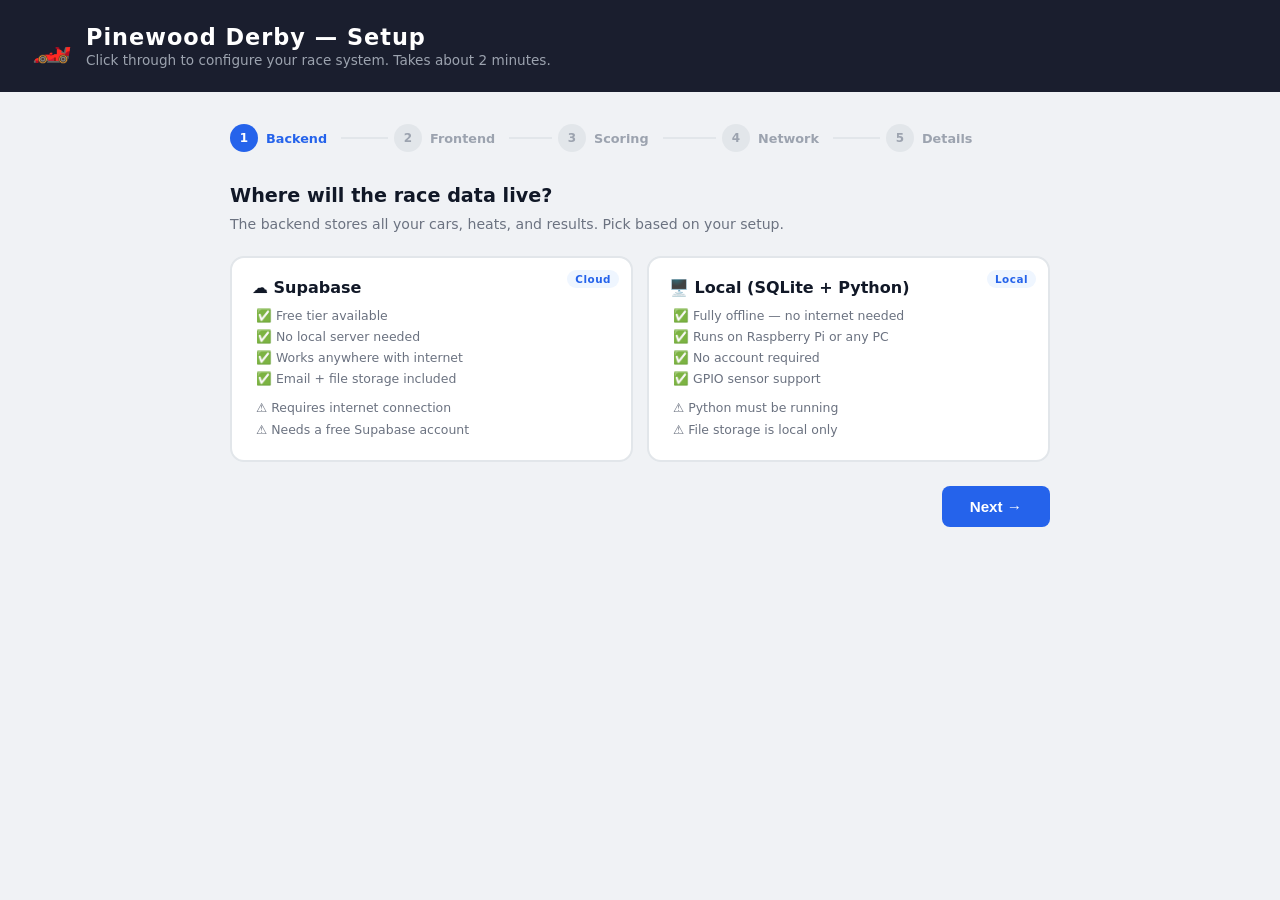
==== wizard/index.html @ 341c262e "Initial implementation: all 7 modules — backend, frontend, wizard, sensor bridge, cloud Modules impl" ====
<!DOCTYPE html>
<html lang="en">
<head>
  <meta charset="UTF-8" />
  <meta name="viewport" content="width=device-width, initial-scale=1.0" />
  <title>Pinewood Derby — Setup</title>
  <style>
    *, *::before, *::after { box-sizing: border-box; margin: 0; padding: 0; }
    :root {
      --bg: #f0f2f5; --surface: #fff; --border: #e2e6ea;
      --accent: #d97706; --accent2: #2563eb;
      --success: #16a34a; --danger: #dc2626;
      --text: #111827; --muted: #6b7280; --muted2: #9ca3af;
      --radius: 14px;
    }
    body { font-family: 'Segoe UI', system-ui, sans-serif; background: var(--bg);
           color: var(--text); min-height: 100vh; }

    .header { background: #1a1e2e; color: #fff; padding: 24px 32px;
              display: flex; align-items: center; gap: 14px; }
    .header h1 { font-size: 1.4rem; font-weight: 800; letter-spacing: 1px; }
    .header p  { color: #9ca3af; font-size: 0.85rem; margin-top: 2px; }

    .wizard { max-width: 860px; margin: 0 auto; padding: 32px 20px 64px; }

    /* Step bar */
    .steps { display: flex; align-items: center; gap: 0; margin-bottom: 32px; }
    .step  { display: flex; align-items: center; gap: 8px; font-size: 0.8rem;
             font-weight: 700; color: var(--muted2); flex: 1; }
    .step.active  { color: var(--accent2); }
    .step.done    { color: var(--success); }
    .step .num    { width: 28px; height: 28px; border-radius: 50%;
                    background: var(--border); display: flex; align-items: center;
                    justify-content: center; font-size: 0.75rem; font-weight: 900;
                    flex-shrink: 0; }
    .step.active .num { background: var(--accent2); color: #fff; }
    .step.done   .num { background: var(--success); color: #fff; }
    .step .line  { flex: 1; height: 2px; background: var(--border); margin: 0 6px; }
    .step.done .line { background: var(--success); }

    /* Panels */
    .panel { display: none; }
    .panel.active { display: block; }

    h2 { font-size: 1.2rem; font-weight: 800; margin-bottom: 6px; }
    .sub { font-size: 0.88rem; color: var(--muted); margin-bottom: 20px; line-height: 1.6; }

    /* Choice cards */
    .cards { display: grid; grid-template-columns: repeat(auto-fit, minmax(220px, 1fr));
             gap: 14px; margin-bottom: 24px; }
    .card  { border: 2px solid var(--border); border-radius: var(--radius);
             padding: 20px; cursor: pointer; transition: border-color .15s, box-shadow .15s;
             background: var(--surface); position: relative; }
    .card:hover   { border-color: var(--accent2); }
    .card.selected { border-color: var(--accent2); box-shadow: 0 0 0 3px rgba(37,99,235,.12); }
    .card .badge { position: absolute; top: 12px; right: 12px; font-size: 0.65rem;
                   font-weight: 700; padding: 3px 8px; border-radius: 100px;
                   background: #eff6ff; color: var(--accent2); letter-spacing: .5px; }
    .card .badge.warn { background: #fef3c7; color: #92400e; }
    .card h3 { font-size: 1rem; font-weight: 800; margin-bottom: 8px; }
    .card .pros, .card .cons { font-size: 0.78rem; line-height: 1.7; color: var(--muted); }
    .card .pros li::before { content: "✅ "; }
    .card .cons li::before { content: "⚠️ "; }
    .card ul { padding-left: 4px; list-style: none; }

    /* Warning banner */
    .warn-box { background: #fef3c7; border: 1px solid #fcd34d; border-radius: 10px;
                padding: 14px 16px; font-size: 0.84rem; color: #92400e;
                margin-bottom: 20px; display: none; line-height: 1.6; }
    .warn-box.show { display: block; }

    /* Form fields */
    .field { margin-bottom: 16px; }
    label  { display: block; font-weight: 700; font-size: 0.88rem; margin-bottom: 6px; }
    input, select {
      width: 100%; padding: 10px 14px; border: 1.5px solid var(--border);
      border-radius: 8px; font-size: 0.95rem; background: var(--surface);
      color: var(--text); outline: none;
    }
    input:focus, select:focus { border-color: var(--accent2); }
    .field-hint { font-size: 0.77rem; color: var(--muted2); margin-top: 4px; }

    .fields-grid { display: grid; grid-template-columns: 1fr 1fr; gap: 16px; }
    @media (max-width: 500px) { .fields-grid { grid-template-columns: 1fr; } }

    details { border: 1.5px solid var(--border); border-radius: 8px;
              padding: 12px 16px; margin-top: 16px; }
    summary { font-weight: 700; font-size: 0.88rem; cursor: pointer; }
    details .fields-grid { margin-top: 14px; }

    /* Nav */
    .nav { display: flex; justify-content: space-between; align-items: center;
           margin-top: 24px; gap: 12px; }
    .btn { padding: 12px 28px; border: none; border-radius: 8px; font-size: 0.95rem;
           font-weight: 700; cursor: pointer; }
    .btn-primary  { background: var(--accent2); color: #fff; }
    .btn-primary:hover { background: #1d4ed8; }
    .btn-ghost    { background: var(--border); color: var(--muted); }
    .btn-gold     { background: var(--accent); color: #1a1e2e; }
    .btn-gold:hover { background: #b45309; }
    .btn:disabled { opacity: .5; cursor: not-allowed; }

    /* Done screen */
    .done-box { background: var(--surface); border-radius: var(--radius);
                padding: 40px 32px; text-align: center; }
    .done-box .icon { font-size: 3rem; margin-bottom: 16px; }
    .done-box h2    { margin-bottom: 10px; }
    .done-box code  { display: inline-block; background: #1a1e2e; color: #f59e0b;
                      padding: 12px 24px; border-radius: 8px; font-size: 1rem;
                      font-weight: 700; margin: 16px 0; letter-spacing: 1px; }
  </style>
</head>
<body>

<div class="header">
  <div style="font-size:2rem;">🏎️</div>
  <div>
    <h1>Pinewood Derby — Setup</h1>
    <p>Click through to configure your race system. Takes about 2 minutes.</p>
  </div>
</div>

<div class="wizard">

  <!-- Step bar -->
  <div class="steps">
    <div class="step active" id="step-ind-1"><div class="num">1</div> <span>Backend</span><div class="line"></div></div>
    <div class="step"        id="step-ind-2"><div class="num">2</div> <span>Frontend</span><div class="line"></div></div>
    <div class="step"        id="step-ind-3"><div class="num">3</div> <span>Scoring</span><div class="line"></div></div>
    <div class="step"        id="step-ind-4"><div class="num">4</div> <span>Network</span><div class="line"></div></div>
    <div class="step"        id="step-ind-5"><div class="num">5</div> <span>Details</span></div>
  </div>

  <!-- ── Step 1: Backend ────────────────────────────────────── -->
  <div class="panel active" id="panel-1">
    <h2>Where will the race data live?</h2>
    <p class="sub">The backend stores all your cars, heats, and results. Pick based on your setup.</p>
    <div class="cards">
      <div class="card" id="card-supabase" onclick="pick('backend','supabase',this)">
        <span class="badge">Cloud</span>
        <h3>☁️ Supabase</h3>
        <ul class="pros">
          <li>Free tier available</li>
          <li>No local server needed</li>
          <li>Works anywhere with internet</li>
          <li>Email + file storage included</li>
        </ul>
        <ul class="cons" style="margin-top:8px;">
          <li>Requires internet connection</li>
          <li>Needs a free Supabase account</li>
        </ul>
      </div>
      <div class="card" id="card-local" onclick="pick('backend','local',this)">
        <span class="badge">Local</span>
        <h3>🖥️ Local (SQLite + Python)</h3>
        <ul class="pros">
          <li>Fully offline — no internet needed</li>
          <li>Runs on Raspberry Pi or any PC</li>
          <li>No account required</li>
          <li>GPIO sensor support</li>
        </ul>
        <ul class="cons" style="margin-top:8px;">
          <li>Python must be running</li>
          <li>File storage is local only</li>
        </ul>
      </div>
    </div>

    <!-- Supabase fields -->
    <div id="supabase-fields" style="display:none;">
      <div class="fields-grid">
        <div class="field">
          <label>Supabase Project URL</label>
          <input id="supabase_url" type="url" placeholder="https://xxxx.supabase.co" />
        </div>
        <div class="field">
          <label>Anon (Public) Key</label>
          <input id="supabase_anon_key" type="text" placeholder="eyJhbGci..." />
        </div>
      </div>
    </div>
    <!-- Local fields -->
    <div id="local-fields" style="display:none;">
      <div class="fields-grid">
        <div class="field">
          <label>Host</label>
          <input id="local_host" type="text" value="0.0.0.0" />
          <p class="field-hint">Use 0.0.0.0 to accept connections from other devices on your network</p>
        </div>
        <div class="field">
          <label>Port</label>
          <input id="local_port" type="number" value="8080" />
        </div>
      </div>
    </div>
  </div>

  <!-- ── Step 2: Frontend ───────────────────────────────────── -->
  <div class="panel" id="panel-2">
    <h2>Where will the race pages be hosted?</h2>
    <p class="sub">The frontend is the web interface parents, officials, and display screens use.</p>
    <div id="https-warning" class="warn-box">
      <strong>⚠️ HTTPS Warning</strong><br>
      GitHub Pages forces HTTPS. A local backend (on your PC or Pi) runs plain HTTP.
      Browsers <strong>block</strong> HTTP requests from HTTPS pages as "mixed content."<br><br>
      To use this combination you need: your own domain with HTTPS on the local server
      (e.g. via Cloudflare Tunnel), <em>or</em> enable Chrome's experimental
      "Insecure origins treated as secure" flag.<br><br>
      <strong>Recommended:</strong> Switch to <em>Local frontend</em> when using a local backend.
    </div>
    <div class="cards">
      <div class="card" id="card-github_pages" onclick="pick('frontend','github_pages',this)">
        <span class="badge">Cloud</span>
        <h3>🌐 GitHub Pages</h3>
        <ul class="pros">
          <li>Free hosting, public URL</li>
          <li>No server to run for the UI</li>
          <li>Works from any device worldwide</li>
        </ul>
        <ul class="cons" style="margin-top:8px;">
          <li>Requires internet to load pages</li>
          <li>⚠️ HTTPS issue with local backend</li>
        </ul>
      </div>
      <div class="card" id="card-local_frontend" onclick="pick('frontend','local_frontend',this)">
        <span class="badge">Local</span>
        <h3>📡 Local (served by this device)</h3>
        <ul class="pros">
          <li>Fully offline capable</li>
          <li>No internet needed at the venue</li>
          <li>Works on Pi hotspot</li>
        </ul>
        <ul class="cons" style="margin-top:8px;">
          <li>Python server must be running</li>
          <li>Only accessible on local network</li>
        </ul>
      </div>
    </div>
  </div>

  <!-- ── Step 3: Scoring ────────────────────────────────────── -->
  <div class="panel" id="panel-3">
    <h2>How will race results be recorded?</h2>
    <p class="sub">Choose how finish order is captured — manually by officials, or automatically by sensors.</p>
    <div class="cards">
      <div class="card" id="card-heat" onclick="pick('scoring','heat',this)">
        <span class="badge">Manual</span>
        <h3>📋 Heat / Round System</h3>
        <ul class="pros">
          <li>No extra hardware needed</li>
          <li>Officials tap finish order on screen</li>
          <li>Works everywhere</li>
        </ul>
      </div>
      <div class="card" id="card-sensor_remote" onclick="pick('scoring','sensor_remote',this)">
        <span class="badge">External sensor</span>
        <h3>📡 Sensor Bridge (ESP32)</h3>
        <ul class="pros">
          <li>Automatic timing</li>
          <li>ESP32 POSTs results over WiFi</li>
          <li>Works with any backend</li>
        </ul>
        <ul class="cons" style="margin-top:8px;">
          <li>Requires ESP32 + IR sensors</li>
        </ul>
      </div>
      <div class="card" id="card-sensor_gpio" onclick="pick('scoring','sensor_gpio',this)">
        <span class="badge warn">GPIO / Pi only</span>
        <h3>🔌 Sensor Bridge (GPIO, same device)</h3>
        <ul class="pros">
          <li>No second device needed</li>
          <li>IR sensors wired directly to Pi</li>
          <li>Lowest latency</li>
        </ul>
        <ul class="cons" style="margin-top:8px;">
          <li>Requires Raspberry Pi or Linux with GPIO</li>
          <li>Local backend only</li>
        </ul>
      </div>
    </div>

    <!-- GPIO pin config -->
    <div id="gpio-fields" style="display:none;">
      <div class="fields-grid">
        <div class="field">
          <label>Lane 1 GPIO Pin (BCM)</label>
          <input id="lane_pin_1" type="number" value="17" />
        </div>
        <div class="field">
          <label>Lane 2 GPIO Pin (BCM)</label>
          <input id="lane_pin_2" type="number" value="27" />
        </div>
        <div class="field">
          <label>Lane 3 GPIO Pin (BCM)</label>
          <input id="lane_pin_3" type="number" value="22" />
        </div>
        <div class="field">
          <label>Lane 4 GPIO Pin (BCM)</label>
          <input id="lane_pin_4" type="number" value="23" />
        </div>
      </div>
    </div>
  </div>

  <!-- ── Step 4: Network ────────────────────────────────────── -->
  <div class="panel" id="panel-4">
    <h2>Network setup</h2>
    <p class="sub">Optionally make this device broadcast its own WiFi network so race devices connect directly.</p>

    <div id="hotspot-na" class="warn-box show">
      ℹ️ Hotspot is only available when using a local backend.
      Switch to local backend in step 1 to enable this option.
    </div>

    <div id="hotspot-options" style="display:none;">
      <div class="cards">
        <div class="card selected" id="card-hotspot-off" onclick="pick('hotspot','off',this)">
          <h3>📶 No hotspot (use existing WiFi)</h3>
          <p class="pros" style="margin-top:8px;font-size:0.82rem;color:var(--muted);">
            Devices connect to the existing WiFi and access the race server by IP or <code>derby.local</code>
          </p>
        </div>
        <div class="card" id="card-hotspot-regular" onclick="pick('hotspot','regular',this)">
          <span class="badge">Hotspot</span>
          <h3>📡 Regular hotspot</h3>
          <p style="margin-top:8px;font-size:0.82rem;color:var(--muted);">
            Pi broadcasts a WiFi network. Devices connect to it, then navigate to
            <strong>derby.local</strong> or the Pi's IP address.
          </p>
        </div>
        <div class="card" id="card-hotspot-captive" onclick="pick('hotspot','captive_portal',this)">
          <span class="badge">Captive portal</span>
          <h3>🌐 Captive portal</h3>
          <p style="margin-top:8px;font-size:0.82rem;color:var(--muted);">
            Pi broadcasts WiFi. Any URL a device visits <em>automatically redirects</em> to the
            race app — like hotel WiFi. Requires root (<code>sudo python3 run.py</code>).
          </p>
        </div>
      </div>
      <div class="field" id="ssid-field" style="display:none;">
        <label>WiFi Network Name (SSID)</label>
        <input id="hotspot_ssid" type="text" value="PinewoodDerby" maxlength="32" />
      </div>
    </div>
  </div>

  <!-- ── Step 5: Details ────────────────────────────────────── -->
  <div class="panel" id="panel-5">
    <h2>Race details</h2>
    <p class="sub">Name, lanes, PINs, and optional email settings.</p>
    <div class="fields-grid">
      <div class="field">
        <label>Track / Event Name</label>
        <input id="track_name" type="text" value="Pinewood Derby" maxlength="60" />
      </div>
      <div class="field">
        <label>Number of Lanes</label>
        <select id="num_lanes">
          <option value="2">2</option>
          <option value="3">3</option>
          <option value="4" selected>4</option>
          <option value="6">6</option>
          <option value="8">8</option>
        </select>
      </div>
      <div class="field">
        <label>Admin PIN (4 digits)</label>
        <input id="admin_pin" type="tel" maxlength="4" value="2468" placeholder="2468"
               pattern="[0-9]{4}" />
        <p class="field-hint">Used by race officials</p>
      </div>
      <div class="field">
        <label>Settings PIN (4 digits)</label>
        <input id="settings_pin" type="tel" maxlength="4" value="1357" placeholder="1357"
               pattern="[0-9]{4}" />
        <p class="field-hint">Used for email and server settings</p>
      </div>
    </div>

    <details id="email-section">
      <summary>📧 Email Settings (optional)</summary>
      <div class="fields-grid">
        <div class="field">
          <label>SMTP Host</label>
          <input id="smtp_host" type="text" value="smtp.zoho.eu" />
        </div>
        <div class="field">
          <label>SMTP Port</label>
          <input id="smtp_port" type="number" value="587" />
        </div>
        <div class="field">
          <label>SMTP Username</label>
          <input id="smtp_user" type="email" placeholder="you@example.com" />
        </div>
        <div class="field">
          <label>SMTP Password</label>
          <input id="smtp_password" type="password" placeholder="••••••" />
        </div>
        <div class="field">
          <label>From Name</label>
          <input id="smtp_from_name" type="text" value="Pinewood Derby" />
        </div>
        <div class="field">
          <label>From Email Address</label>
          <input id="smtp_from_address" type="email" placeholder="derby@example.com" />
        </div>
      </div>
    </details>
  </div>

  <!-- ── Done screen ───────────────────────────────────────── -->
  <div class="panel" id="panel-done">
    <div class="done-box">
      <div class="icon">🏁</div>
      <h2>Setup Complete!</h2>
      <p style="color:var(--muted);font-size:0.9rem;margin-top:8px;">
        Your config has been saved. Start the race server with:
      </p>
      <code>python3 run.py</code>
      <p style="font-size:0.82rem;color:var(--muted2);margin-top:8px;">
        Re-run <strong>python3 setup.py</strong> at any time to change settings.
      </p>
    </div>
  </div>

  <!-- Navigator -->
  <div class="nav" id="nav-bar">
    <button class="btn btn-ghost" id="prevBtn" onclick="prevStep()" style="display:none;">← Back</button>
    <span></span>
    <button class="btn btn-primary" id="nextBtn" onclick="nextStep()">Next →</button>
    <button class="btn btn-gold"    id="finishBtn" onclick="finish()" style="display:none;">🏁 Save & Finish</button>
  </div>

</div><!-- /wizard -->

<script>
const TOTAL   = 5;
let   current = 1;

const state = {
  backend:  null,
  frontend: null,
  scoring:  null,
  hotspot:  "off",
};

// Pre-fill from existing config.json if available
(async () => {
  try {
    const r = await fetch("/api/existing-config");
    if (r.ok) {
      const cfg = await r.json();
      prefill(cfg);
    }
  } catch {}
})();

function prefill(cfg) {
  if (cfg.backend_mode)  pick('backend', cfg.backend_mode, document.getElementById('card-' + cfg.backend_mode));
  if (cfg.frontend_mode) pick('frontend', cfg.frontend_mode === 'local' ? 'local_frontend' : cfg.frontend_mode, document.getElementById('card-' + (cfg.frontend_mode === 'local' ? 'local_frontend' : cfg.frontend_mode)));
  if (cfg.scoring_mode)  pick('scoring', cfg.scoring_mode, document.getElementById('card-' + cfg.scoring_mode));
  if (cfg.hotspot_mode)  pick('hotspot', cfg.hotspot_mode, document.getElementById('card-hotspot-' + cfg.hotspot_mode));
  ['supabase_url','supabase_anon_key','local_host','local_port',
   'track_name','admin_pin','settings_pin','hotspot_ssid',
   'smtp_host','smtp_port','smtp_user','smtp_password','smtp_from_name','smtp_from_address'].forEach(id => {
    const el = document.getElementById(id);
    if (el && cfg[id] !== undefined) el.value = cfg[id];
  });
  const nl = document.getElementById('num_lanes');
  if (nl && cfg.num_lanes) nl.value = cfg.num_lanes;
}

function pick(group, value, card) {
  if (!card) return;
  // Deselect siblings
  const sel = {
    backend:  ['card-supabase','card-local'],
    frontend: ['card-github_pages','card-local_frontend'],
    scoring:  ['card-heat','card-sensor_remote','card-sensor_gpio'],
    hotspot:  ['card-hotspot-off','card-hotspot-regular','card-hotspot-captive'],
  }[group] || [];
  sel.forEach(id => document.getElementById(id)?.classList.remove('selected'));
  card.classList.add('selected');
  state[group] = value;

  // Show/hide dependent fields
  if (group === 'backend') {
    document.getElementById('supabase-fields').style.display = value === 'supabase' ? 'block' : 'none';
    document.getElementById('local-fields').style.display    = value === 'local'    ? 'block' : 'none';
    // Update hotspot availability
    const na      = document.getElementById('hotspot-na');
    const hopts   = document.getElementById('hotspot-options');
    if (value === 'local') { na.classList.remove('show'); hopts.style.display = 'block'; }
    else                   { na.classList.add('show');    hopts.style.display = 'none'; }
    // Update HTTPS warning
    updateHttpsWarning();
  }
  if (group === 'frontend') updateHttpsWarning();
  if (group === 'scoring') {
    document.getElementById('gpio-fields').style.display =
      value === 'sensor_gpio' ? 'block' : 'none';
  }
  if (group === 'hotspot') {
    document.getElementById('ssid-field').style.display =
      (value === 'regular' || value === 'captive_portal') ? 'block' : 'none';
  }
}

function updateHttpsWarning() {
  const warn = document.getElementById('https-warning');
  const show = state.backend === 'local' && state.frontend === 'github_pages';
  warn.classList.toggle('show', show);
}

function gotoStep(n) {
  for (let i = 1; i <= TOTAL; i++) {
    document.getElementById('panel-' + i).classList.toggle('active', i === n);
    const ind = document.getElementById('step-ind-' + i);
    ind.classList.toggle('active', i === n);
    ind.classList.toggle('done',   i < n);
  }
  document.getElementById('panel-done').classList.remove('active');
  current = n;
  document.getElementById('prevBtn').style.display  = n > 1        ? 'inline-block' : 'none';
  document.getElementById('nextBtn').style.display  = n < TOTAL    ? 'inline-block' : 'none';
  document.getElementById('finishBtn').style.display = n === TOTAL ? 'inline-block' : 'none';

  // Skip network step for supabase backend (hotspot not applicable)
  if (n === 4 && state.backend === 'supabase') {
    const dir = current > 4 ? -1 : 1;
    gotoStep(n + dir);
  }
}

function nextStep() { gotoStep(Math.min(current + 1, TOTAL)); }
function prevStep() { gotoStep(Math.max(current - 1, 1)); }

async function finish() {
  const btn = document.getElementById('finishBtn');
  btn.disabled = true; btn.textContent = 'Saving…';

  const cfg = {
    track_name:       document.getElementById('track_name').value.trim() || 'Pinewood Derby',
    num_lanes:        parseInt(document.getElementById('num_lanes').value) || 4,
    backend_mode:     state.backend   || 'supabase',
    frontend_mode:    state.frontend === 'local_frontend' ? 'local' : (state.frontend || 'github_pages'),
    scoring_mode:     state.scoring   || 'heat',
    hotspot_mode:     state.hotspot   || 'off',
    hotspot_ssid:     document.getElementById('hotspot_ssid').value.trim() || 'PinewoodDerby',
    admin_pin:        document.getElementById('admin_pin').value || '2468',
    settings_pin:     document.getElementById('settings_pin').value || '1357',
    supabase_url:     document.getElementById('supabase_url').value.trim(),
    supabase_anon_key:document.getElementById('supabase_anon_key').value.trim(),
    local_host:       document.getElementById('local_host').value.trim() || '0.0.0.0',
    local_port:       parseInt(document.getElementById('local_port').value) || 8080,
    smtp_host:        document.getElementById('smtp_host').value.trim(),
    smtp_port:        parseInt(document.getElementById('smtp_port').value) || 587,
    smtp_user:        document.getElementById('smtp_user').value.trim(),
    smtp_password:    document.getElementById('smtp_password').value,
    smtp_from_name:   document.getElementById('smtp_from_name').value.trim(),
    smtp_from_address:document.getElementById('smtp_from_address').value.trim(),
    email_enabled:    !!(document.getElementById('smtp_user').value.trim()),
  };

  if (cfg.scoring_mode === 'sensor_gpio') {
    cfg.lane_pins = [1,2,3,4].map(i =>
      parseInt(document.getElementById('lane_pin_' + i)?.value) || [17,27,22,23][i-1]);
  }

  try {
    const r = await fetch('/api/setup', {
      method: 'POST',
      headers: {'Content-Type': 'application/json'},
      body: JSON.stringify(cfg),
    });
    if (!r.ok) throw new Error('Server error');
    // Show done panel
    for (let i = 1; i <= TOTAL; i++)
      document.getElementById('panel-' + i).classList.remove('active');
    document.getElementById('panel-done').classList.add('active');
    document.getElementById('nav-bar').style.display = 'none';
    for (let i = 1; i <= TOTAL; i++)
      document.getElementById('step-ind-' + i).classList.add('done');
  } catch (e) {
    btn.disabled = false; btn.textContent = '🏁 Save & Finish';
    alert('Error saving config: ' + e.message);
  }
}

// Init
gotoStep(1);
</script>
</body>
</html>
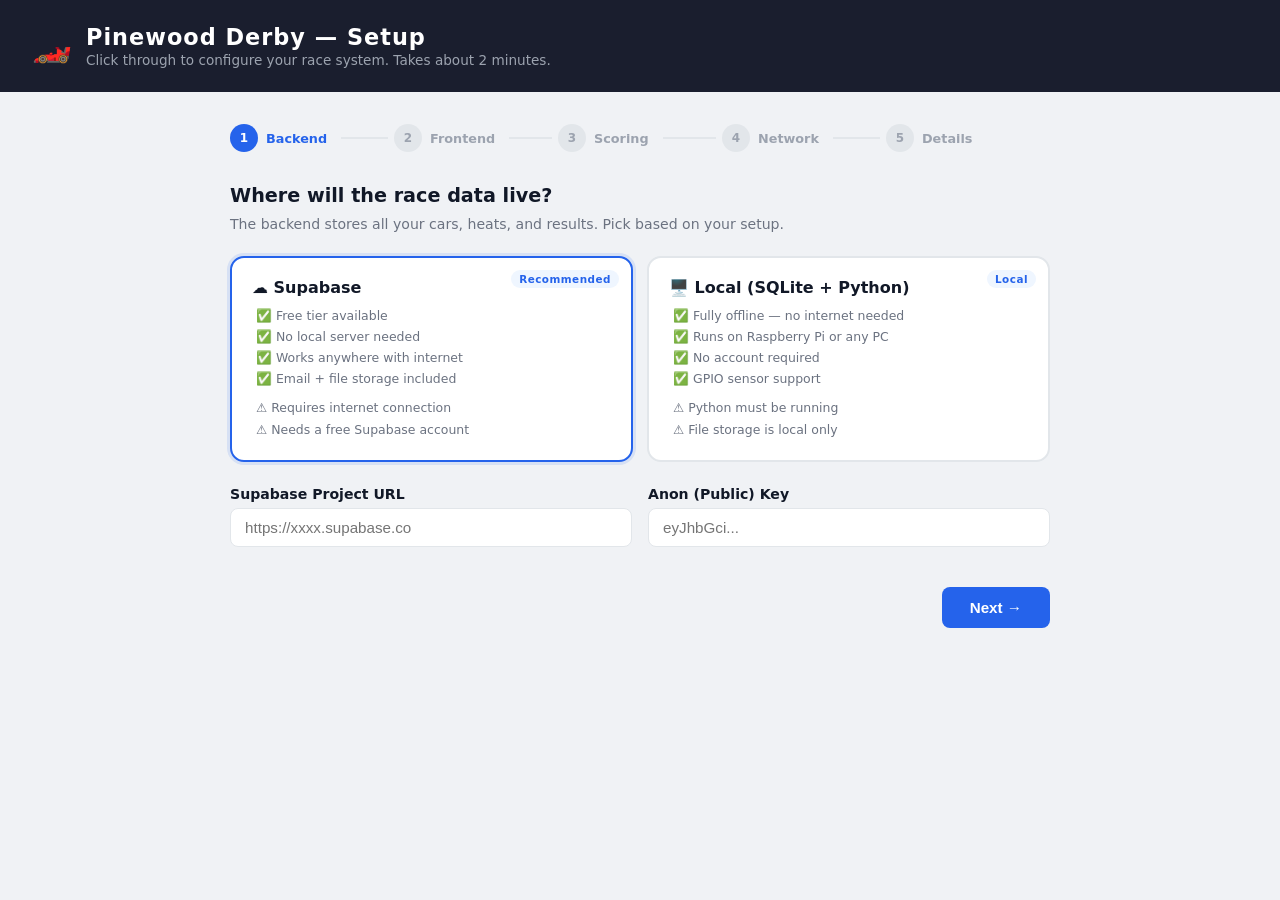
==== commit 14e2aa76: "fix: hotspot DHCP, LAN IP in config.js, wizard cloud default, ESP32 Supabase mode, sensor_hits schem" ====
--- a/wizard/index.html
+++ b/wizard/index.html
@@ -136,8 +136,8 @@
     <h2>Where will the race data live?</h2>
     <p class="sub">The backend stores all your cars, heats, and results. Pick based on your setup.</p>
     <div class="cards">
-      <div class="card" id="card-supabase" onclick="pick('backend','supabase',this)">
-        <span class="badge">Cloud</span>
+      <div class="card selected" id="card-supabase" onclick="pick('backend','supabase',this)">
+        <span class="badge">Recommended</span>
         <h3>☁️ Supabase</h3>
         <ul class="pros">
           <li>Free tier available</li>
@@ -209,7 +209,7 @@
       <strong>Recommended:</strong> Switch to <em>Local frontend</em> when using a local backend.
     </div>
     <div class="cards">
-      <div class="card" id="card-github_pages" onclick="pick('frontend','github_pages',this)">
+      <div class="card selected" id="card-github_pages" onclick="pick('frontend','github_pages',this)">
         <span class="badge">Cloud</span>
         <h3>🌐 GitHub Pages</h3>
         <ul class="pros">
@@ -243,7 +243,7 @@
     <h2>How will race results be recorded?</h2>
     <p class="sub">Choose how finish order is captured — manually by officials, or automatically by sensors.</p>
     <div class="cards">
-      <div class="card" id="card-heat" onclick="pick('scoring','heat',this)">
+      <div class="card selected" id="card-heat" onclick="pick('scoring','heat',this)">
         <span class="badge">Manual</span>
         <h3>📋 Heat / Round System</h3>
         <ul class="pros">
@@ -281,23 +281,13 @@
 
     <!-- GPIO pin config -->
     <div id="gpio-fields" style="display:none;">
-      <div class="fields-grid">
-        <div class="field">
-          <label>Lane 1 GPIO Pin (BCM)</label>
-          <input id="lane_pin_1" type="number" value="17" />
-        </div>
-        <div class="field">
-          <label>Lane 2 GPIO Pin (BCM)</label>
-          <input id="lane_pin_2" type="number" value="27" />
-        </div>
-        <div class="field">
-          <label>Lane 3 GPIO Pin (BCM)</label>
-          <input id="lane_pin_3" type="number" value="22" />
-        </div>
-        <div class="field">
-          <label>Lane 4 GPIO Pin (BCM)</label>
-          <input id="lane_pin_4" type="number" value="23" />
-        </div>
+      <div class="field" style="max-width:200px;margin-bottom:16px;">
+        <label>Number of GPIO lanes</label>
+        <input id="gpio_lane_count" type="number" min="1" max="16" value="4"
+               oninput="renderGpioPins(this.value)" />
+      </div>
+      <div id="gpio-pin-rows" class="fields-grid">
+        <!-- rendered by renderGpioPins() -->
       </div>
     </div>
   </div>
@@ -438,9 +428,9 @@
 let   current = 1;
 
 const state = {
-  backend:  null,
-  frontend: null,
-  scoring:  null,
+  backend:  'supabase',
+  frontend: 'github_pages',
+  scoring:  'heat',
   hotspot:  "off",
 };
 
@@ -497,13 +487,34 @@
   }
   if (group === 'frontend') updateHttpsWarning();
   if (group === 'scoring') {
-    document.getElementById('gpio-fields').style.display =
-      value === 'sensor_gpio' ? 'block' : 'none';
+    const show = value === 'sensor_gpio';
+    document.getElementById('gpio-fields').style.display = show ? 'block' : 'none';
+    if (show) renderGpioPins(document.getElementById('gpio_lane_count').value);
   }
   if (group === 'hotspot') {
     document.getElementById('ssid-field').style.display =
       (value === 'regular' || value === 'captive_portal') ? 'block' : 'none';
   }
+}
+
+// Default BCM pin suggestions for up to 16 lanes
+const DEFAULT_PINS = [17,27,22,23,24,25,5,6,12,13,16,19,20,21,26,18];
+
+function renderGpioPins(count) {
+  const n = Math.max(1, Math.min(16, parseInt(count) || 4));
+  const container = document.getElementById('gpio-pin-rows');
+  // Preserve existing values before re-rendering
+  const existing = {};
+  container.querySelectorAll('input[id^="lane_pin_"]').forEach(el => {
+    existing[el.id] = el.value;
+  });
+  let html = '';
+  for (let i = 1; i <= n; i++) {
+    const prev = existing['lane_pin_' + i];
+    const val  = prev !== undefined ? prev : (DEFAULT_PINS[i-1] ?? '');
+    html += `<div class="field"><label>Lane ${i} GPIO Pin (BCM)</label><input id="lane_pin_${i}" type="number" value="${val}" /></div>`;
+  }
+  container.innerHTML = html;
 }
 
 function updateHttpsWarning() {
@@ -563,8 +574,12 @@
   };
 
   if (cfg.scoring_mode === 'sensor_gpio') {
-    cfg.lane_pins = [1,2,3,4].map(i =>
-      parseInt(document.getElementById('lane_pin_' + i)?.value) || [17,27,22,23][i-1]);
+    const gpioN = parseInt(document.getElementById('gpio_lane_count').value) || 4;
+    cfg.lane_pins = Array.from({length: gpioN}, (_, i) => {
+      const el = document.getElementById('lane_pin_' + (i+1));
+      return el ? (parseInt(el.value) || DEFAULT_PINS[i] || 0) : (DEFAULT_PINS[i] || 0);
+    });
+    cfg.num_lanes = gpioN;   // keep num_lanes consistent with pin count
   }
 
   try {
@@ -588,6 +603,11 @@
 }
 
 // Init
+renderGpioPins(4);
+// Apply default selections so dependent UI panels show correctly from the start
+pick('backend',  'supabase',      document.getElementById('card-supabase'));
+pick('frontend', 'github_pages',  document.getElementById('card-github_pages'));
+pick('scoring',  'heat',          document.getElementById('card-heat'));
 gotoStep(1);
 </script>
 </body>
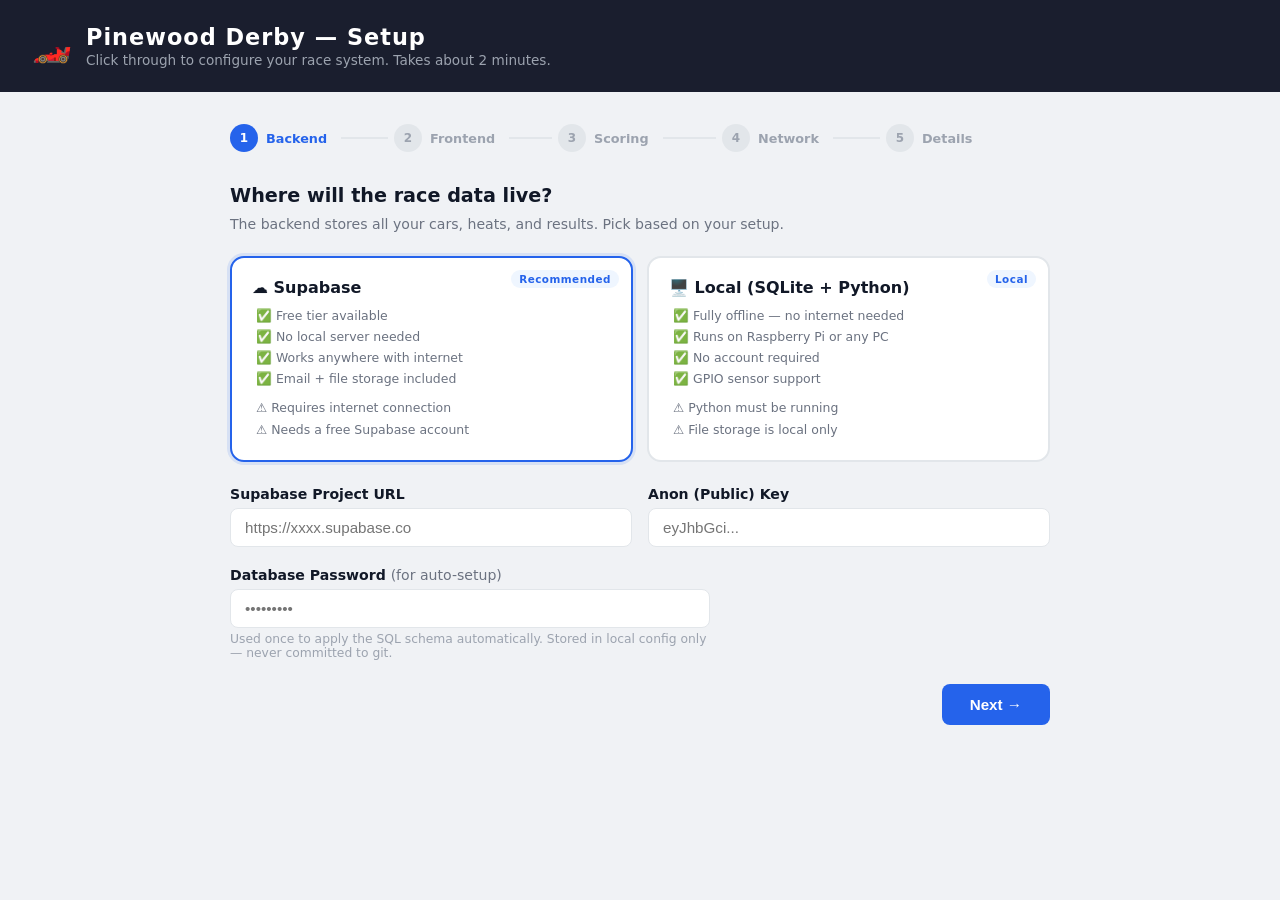
==== commit b0e3de2d: "feat: wizard auto-apply Supabase schema + GitHub Pages auto-deploy setup.py:   - POST /api/apply-sup" ====
--- a/wizard/index.html
+++ b/wizard/index.html
@@ -178,6 +178,11 @@
           <input id="supabase_anon_key" type="text" placeholder="eyJhbGci..." />
         </div>
       </div>
+      <div class="field" style="max-width:480px;margin-top:4px;">
+        <label>Database Password <span style="font-weight:400;color:var(--muted)">(for auto-setup)</span></label>
+        <input id="supabase_db_password" type="password" placeholder="&bull;&bull;&bull;&bull;&bull;&bull;&bull;&bull;&bull;" />
+        <p class="field-hint">Used once to apply the SQL schema automatically. Stored in local config only &mdash; never committed to git.</p>
+      </div>
     </div>
     <!-- Local fields -->
     <div id="local-fields" style="display:none;">
@@ -189,7 +194,7 @@
         </div>
         <div class="field">
           <label>Port</label>
-          <input id="local_port" type="number" value="8080" />
+          <input id="local_port" type="number" value="80" />
         </div>
       </div>
     </div>
@@ -236,6 +241,22 @@
         </ul>
       </div>
     </div>
+
+    <!-- GitHub Pages setup fields (shown when GitHub Pages card is selected) -->
+    <div id="github-pages-fields" style="display:none;margin-top:16px;">
+      <div class="fields-grid">
+        <div class="field">
+          <label>GitHub Repository <span style="font-weight:400;color:var(--muted)">(for auto-deploy)</span></label>
+          <input id="github_repo" type="text" placeholder="username/my-derby-2026" />
+          <p class="field-hint">If entered, setup will create the repo and push your frontend automatically. Leave blank to set up manually.</p>
+        </div>
+        <div class="field">
+          <label>Personal Access Token</label>
+          <input id="github_token" type="password" placeholder="ghp_xxxxx" />
+          <p class="field-hint">Needs <strong>repo</strong> scope. <a href="https://github.com/settings/tokens/new?scopes=repo&amp;description=PinewoodDerby-Setup" target="_blank">Generate here ↗</a></p>
+        </div>
+      </div>
+    </div>
   </div>
 
   <!-- ── Step 3: Scoring ────────────────────────────────────── -->
@@ -281,10 +302,17 @@
 
     <!-- GPIO pin config -->
     <div id="gpio-fields" style="display:none;">
-      <div class="field" style="max-width:200px;margin-bottom:16px;">
-        <label>Number of GPIO lanes</label>
-        <input id="gpio_lane_count" type="number" min="1" max="16" value="4"
-               oninput="renderGpioPins(this.value)" />
+      <div class="fields-grid" style="margin-bottom:16px;">
+        <div class="field" style="max-width:200px;">
+          <label>Number of GPIO lanes</label>
+          <input id="gpio_lane_count" type="number" min="1" max="16" value="4"
+                 oninput="renderGpioPins(this.value)" />
+        </div>
+        <div class="field" style="max-width:200px;">
+          <label>Start gate GPIO pin (BCM)</label>
+          <input id="gpio_gate_pin" type="number" value="" placeholder="e.g. 12 — leave blank if none" />
+          <p class="field-hint">Wired to your starting gate switch. Arms the race timer on gate open. Leave blank to arm via the gate broadcaster ESP32 or manually.</p>
+        </div>
       </div>
       <div id="gpio-pin-rows" class="fields-grid">
         <!-- rendered by renderGpioPins() -->
@@ -307,7 +335,7 @@
         <div class="card selected" id="card-hotspot-off" onclick="pick('hotspot','off',this)">
           <h3>📶 No hotspot (use existing WiFi)</h3>
           <p class="pros" style="margin-top:8px;font-size:0.82rem;color:var(--muted);">
-            Devices connect to the existing WiFi and access the race server by IP or <code>derby.local</code>
+            Devices connect to the existing WiFi and access the race server by IP address
           </p>
         </div>
         <div class="card" id="card-hotspot-regular" onclick="pick('hotspot','regular',this)">
@@ -315,7 +343,7 @@
           <h3>📡 Regular hotspot</h3>
           <p style="margin-top:8px;font-size:0.82rem;color:var(--muted);">
             Pi broadcasts a WiFi network. Devices connect to it, then navigate to
-            <strong>derby.local</strong> or the Pi's IP address.
+            the Pi's IP address, or any URL if using captive portal mode (e.g. derby.com).
           </p>
         </div>
         <div class="card" id="card-hotspot-captive" onclick="pick('hotspot','captive_portal',this)">
@@ -398,18 +426,12 @@
     </details>
   </div>
 
-  <!-- ── Done screen ───────────────────────────────────────── -->
+  <!-- ── Post-setup / Done screen ────────────────────────────────────── -->
   <div class="panel" id="panel-done">
     <div class="done-box">
-      <div class="icon">🏁</div>
-      <h2>Setup Complete!</h2>
-      <p style="color:var(--muted);font-size:0.9rem;margin-top:8px;">
-        Your config has been saved. Start the race server with:
-      </p>
-      <code>python3 run.py</code>
-      <p style="font-size:0.82rem;color:var(--muted2);margin-top:8px;">
-        Re-run <strong>python3 setup.py</strong> at any time to change settings.
-      </p>
+      <div id="post-content" style="text-align:left;"></div>
+      <button class="btn btn-gold" id="closeWizardBtn" onclick="wizardClose()"
+              style="display:none;margin-top:24px;">&#10003; Close Wizard</button>
     </div>
   </div>
 
@@ -450,7 +472,8 @@
   if (cfg.frontend_mode) pick('frontend', cfg.frontend_mode === 'local' ? 'local_frontend' : cfg.frontend_mode, document.getElementById('card-' + (cfg.frontend_mode === 'local' ? 'local_frontend' : cfg.frontend_mode)));
   if (cfg.scoring_mode)  pick('scoring', cfg.scoring_mode, document.getElementById('card-' + cfg.scoring_mode));
   if (cfg.hotspot_mode)  pick('hotspot', cfg.hotspot_mode, document.getElementById('card-hotspot-' + cfg.hotspot_mode));
-  ['supabase_url','supabase_anon_key','local_host','local_port',
+  ['supabase_url','supabase_anon_key','supabase_db_password','github_repo',
+   'local_host','local_port',
    'track_name','admin_pin','settings_pin','hotspot_ssid',
    'smtp_host','smtp_port','smtp_user','smtp_password','smtp_from_name','smtp_from_address'].forEach(id => {
     const el = document.getElementById(id);
@@ -458,6 +481,8 @@
   });
   const nl = document.getElementById('num_lanes');
   if (nl && cfg.num_lanes) nl.value = cfg.num_lanes;
+  const gateEl = document.getElementById('gpio_gate_pin');
+  if (gateEl && cfg.gate_pin != null && cfg.gate_pin >= 0) gateEl.value = cfg.gate_pin;
 }
 
 function pick(group, value, card) {
@@ -485,7 +510,11 @@
     // Update HTTPS warning
     updateHttpsWarning();
   }
-  if (group === 'frontend') updateHttpsWarning();
+  if (group === 'frontend') {
+    const ghf = document.getElementById('github-pages-fields');
+    if (ghf) ghf.style.display = value === 'github_pages' ? 'block' : 'none';
+    updateHttpsWarning();
+  }
   if (group === 'scoring') {
     const show = value === 'sensor_gpio';
     document.getElementById('gpio-fields').style.display = show ? 'block' : 'none';
@@ -560,10 +589,13 @@
     hotspot_ssid:     document.getElementById('hotspot_ssid').value.trim() || 'PinewoodDerby',
     admin_pin:        document.getElementById('admin_pin').value || '2468',
     settings_pin:     document.getElementById('settings_pin').value || '1357',
-    supabase_url:     document.getElementById('supabase_url').value.trim(),
-    supabase_anon_key:document.getElementById('supabase_anon_key').value.trim(),
+    supabase_url:          document.getElementById('supabase_url').value.trim(),
+    supabase_anon_key:     document.getElementById('supabase_anon_key').value.trim(),
+    supabase_db_password:  (document.getElementById('supabase_db_password')?.value || '').trim(),
+    github_repo:           (document.getElementById('github_repo')?.value  || '').trim(),
+    github_token:          (document.getElementById('github_token')?.value  || '').trim(),
     local_host:       document.getElementById('local_host').value.trim() || '0.0.0.0',
-    local_port:       parseInt(document.getElementById('local_port').value) || 8080,
+    local_port:       parseInt(document.getElementById('local_port').value) || 80,
     smtp_host:        document.getElementById('smtp_host').value.trim(),
     smtp_port:        parseInt(document.getElementById('smtp_port').value) || 587,
     smtp_user:        document.getElementById('smtp_user').value.trim(),
@@ -580,6 +612,9 @@
       return el ? (parseInt(el.value) || DEFAULT_PINS[i] || 0) : (DEFAULT_PINS[i] || 0);
     });
     cfg.num_lanes = gpioN;   // keep num_lanes consistent with pin count
+    const gateEl = document.getElementById('gpio_gate_pin');
+    const gateVal = gateEl ? parseInt(gateEl.value) : NaN;
+    cfg.gate_pin = isNaN(gateVal) ? -1 : gateVal;
   }
 
   try {
@@ -596,10 +631,160 @@
     document.getElementById('nav-bar').style.display = 'none';
     for (let i = 1; i <= TOTAL; i++)
       document.getElementById('step-ind-' + i).classList.add('done');
+    runPostSetup();
   } catch (e) {
     btn.disabled = false; btn.textContent = '🏁 Save & Finish';
     alert('Error saving config: ' + e.message);
   }
+}
+
+// ── Post-setup flow ───────────────────────────────────────────────────
+async function runPostSetup() {
+  const box      = document.getElementById('post-content');
+  const closeBtn = document.getElementById('closeWizardBtn');
+  box.innerHTML  = '<div style="text-align:center"><div class="icon">⏳</div><h2>Setting things up…</h2></div>';
+  let html = '';
+
+  // ── Supabase schema ─────────────────────────────────────────────────
+  if (state.backend === 'supabase') {
+    const sbUrl  = (document.getElementById('supabase_url')?.value          || '').trim();
+    const sbPass = (document.getElementById('supabase_db_password')?.value  || '').trim();
+    if (sbUrl && sbPass) {
+      box.innerHTML = '<div style="text-align:center"><div class="icon">⏳</div><h2>Applying Supabase schema…</h2><p style="color:var(--muted)">Connecting to your database…</p></div>';
+      try {
+        const r    = await fetch('/api/apply-supabase-schema', {method:'POST'});
+        const data = await r.json();
+        if (data.ok) {
+          html += `<div style="padding:16px;background:#dcfce7;border-radius:10px;margin-bottom:16px;">
+            <strong>✅ Supabase database schema applied!</strong>
+            <p style="font-size:0.84rem;color:var(--muted);margin-top:4px;">All tables, RLS policies, and functions are set up in your project.</p>
+          </div>`;
+        } else {
+          html += `<div style="padding:16px;background:#fef2f2;border-radius:10px;margin-bottom:16px;">
+            <strong>⚠️ Schema not applied automatically</strong>
+            <p style="font-size:0.84rem;color:var(--danger);margin-top:4px;">${data.error}</p>
+            ${data.hint ? `<code style="display:block;margin-top:8px;font-size:0.8rem">${data.hint}</code>` : ''}
+            <p style="font-size:0.82rem;margin-top:8px;">Apply it manually via the Supabase SQL Editor — see the deploy guide below.</p>
+          </div>`;
+        }
+      } catch (e) {
+        html += `<div style="padding:16px;background:#fef2f2;border-radius:10px;margin-bottom:16px;"><strong>⚠️ Error: ${e.message}</strong></div>`;
+      }
+    } else {
+      html += `<div style="padding:16px;background:#fef3c7;border-radius:10px;margin-bottom:16px;">
+        <strong>ℹ️ Supabase schema not applied</strong>
+        <p style="font-size:0.84rem;color:var(--muted);margin-top:4px;">No DB password entered &mdash; apply the schema manually via the SQL Editor.</p>
+      </div>`;
+    }
+    html += `<p style="margin-bottom:20px;"><a href="https://github.com/fynnob/PineWoodDerby-OpenSource/blob/main/cloud/DEPLOY.md"
+      target="_blank"
+      style="display:inline-flex;align-items:center;gap:6px;padding:10px 20px;background:var(--accent2);color:#fff;border-radius:8px;font-weight:700;text-decoration:none;">
+      📖 Full Supabase deploy guide
+    </a></p>`;
+    box.innerHTML = html;
+  }
+
+  // ── GitHub Pages ───────────────────────────────────────────────────
+  if (state.frontend === 'github_pages') {
+    const repo  = (document.getElementById('github_repo')?.value  || '').trim();
+    const token = (document.getElementById('github_token')?.value || '').trim();
+
+    if (!repo || !token) {
+      // User wants to set up GitHub Pages themselves
+      box.innerHTML += `<hr style="margin:20px 0">
+        <h2>🌐 GitHub Pages — manual setup</h2>
+        <p style="color:var(--muted);margin:8px 0 16px;">Follow the step-by-step guide to host your frontend on GitHub Pages.</p>
+        <a href="https://github.com/fynnob/PineWoodDerby-OpenSource/blob/main/githubpages/DEPLOY.md"
+           target="_blank"
+           style="display:inline-block;padding:10px 20px;background:#1a1e2e;color:#fff;border-radius:8px;font-weight:700;text-decoration:none;">
+          📖 GitHub Pages setup guide
+        </a>`;
+    } else {
+      box.innerHTML += `<hr style="margin:20px 0"><div id="gh-status" style="text-align:center"><div class="icon">⏳</div><h2>Creating GitHub repository…</h2></div>`;
+      try {
+        const r    = await fetch('/api/setup-github-pages', {method:'POST'});
+        const data = await r.json();
+        const ghDiv = document.getElementById('gh-status');
+        if (!data.ok) {
+          ghDiv.innerHTML = `<div style="padding:16px;background:#fef2f2;border-radius:10px;">
+            <strong>⚠️ GitHub Pages setup failed</strong>
+            <p style="color:var(--danger);margin-top:4px;">${data.error}</p>
+            <a href="https://github.com/fynnob/PineWoodDerby-OpenSource/blob/main/githubpages/DEPLOY.md"
+               target="_blank" style="margin-top:10px;display:inline-block;font-weight:700;">📖 Manual setup guide</a>
+          </div>`;
+        } else {
+          ghDiv.innerHTML = `
+            <div style="padding:14px;background:#dcfce7;border-radius:10px;margin-bottom:16px;">
+              <strong>✅ Repository created and code pushed!</strong><br>
+              <a href="${data.repo_url}" target="_blank" style="font-size:0.9rem;">${data.repo_url}</a>
+            </div>
+            <p>Your race app URL will be:</p>
+            <code style="display:block;margin:10px 0 20px;font-size:1rem;">${data.pages_url}</code>
+            <div style="padding:16px;background:#eff6ff;border-radius:10px;margin-bottom:20px;">
+              <strong>Now enable GitHub Pages</strong><br>
+              <p style="font-size:0.82rem;color:var(--muted);margin:6px 0 10px;">
+                Settings &rarr; Pages &rarr; Source: <em>Deploy from branch</em> &rarr; Branch: <code>main</code> &rarr; Folder: <code>/ (root)</code>
+              </p>
+              <a href="${data.settings_url}" target="_blank"
+                 style="display:inline-block;padding:10px 20px;background:var(--accent2);color:#fff;border-radius:8px;font-weight:700;text-decoration:none;">
+                ⚙️ Open GitHub Pages Settings
+              </a>
+            </div>
+            <div id="pages-confirm" style="margin-top:4px;">
+              <p style="color:var(--muted);margin-bottom:12px;">Have you enabled GitHub Pages?</p>
+              <div style="display:flex;gap:12px;justify-content:center;">
+                <button class="btn btn-primary" onclick="confirmPages('${data.owner}','${data.repo}','${data.pages_url}')">✅ Yes, I enabled it!</button>
+                <button class="btn btn-ghost" onclick="document.querySelector('#pages-confirm p').textContent='No problem &mdash; click \u2705 when ready.'">Not yet</button>
+              </div>
+            </div>`;
+        }
+      } catch (e) {
+        document.getElementById('gh-status').innerHTML =
+          `<p style="color:var(--danger);">GitHub Pages setup error: ${e.message}</p>`;
+      }
+    }
+  }
+
+  // ── Local-only mode ────────────────────────────────────────────────
+  if (state.backend !== 'supabase' && state.frontend !== 'github_pages') {
+    box.innerHTML = `<div style="text-align:center">
+      <div class="icon">🏁</div>
+      <h2>Setup Complete!</h2>
+      <p style="color:var(--muted);font-size:0.9rem;margin-top:8px;">Start the race server with:</p>
+      <code>python3 run.py</code>
+      <p style="font-size:0.82rem;color:var(--muted2);margin-top:8px;">
+        Re-run <strong>python3 setup.py</strong> at any time to change settings.
+      </p>
+    </div>`;
+  }
+
+  closeBtn.style.display = 'inline-block';
+}
+
+async function confirmPages(owner, repo, pagesUrl) {
+  const el = document.getElementById('pages-confirm');
+  el.innerHTML = '<p style="color:var(--muted)">⏳ Making a trigger commit to start first GitHub Pages build…</p>';
+  try {
+    const r    = await fetch('/api/trigger-github-pages-deploy', {method:'POST'});
+    const data = await r.json();
+    if (data.ok) {
+      el.innerHTML = `<div style="padding:14px;background:#dcfce7;border-radius:10px;margin-top:8px;">
+        <strong>✅ GitHub Pages build triggered!</strong><br>
+        <p style="font-size:0.84rem;color:var(--muted);margin-top:4px;">It will be live in ~60 seconds at:</p>
+        <a href="${pagesUrl}" target="_blank" style="font-weight:700;">${pagesUrl}</a>
+      </div>`;
+    } else {
+      el.innerHTML = `<p style="color:var(--danger);">Trigger failed: ${data.error}</p>
+        <button class="btn btn-primary" style="margin-top:8px;" onclick="confirmPages('${owner}','${repo}','${pagesUrl}')">Retry</button>`;
+    }
+  } catch (e) {
+    el.innerHTML = `<p style="color:var(--danger);">Error: ${e.message}</p>`;
+  }
+}
+
+async function wizardClose() {
+  await fetch('/api/wizard-done', {method:'POST'}).catch(() => {});
+  window.close();
 }
 
 // Init
